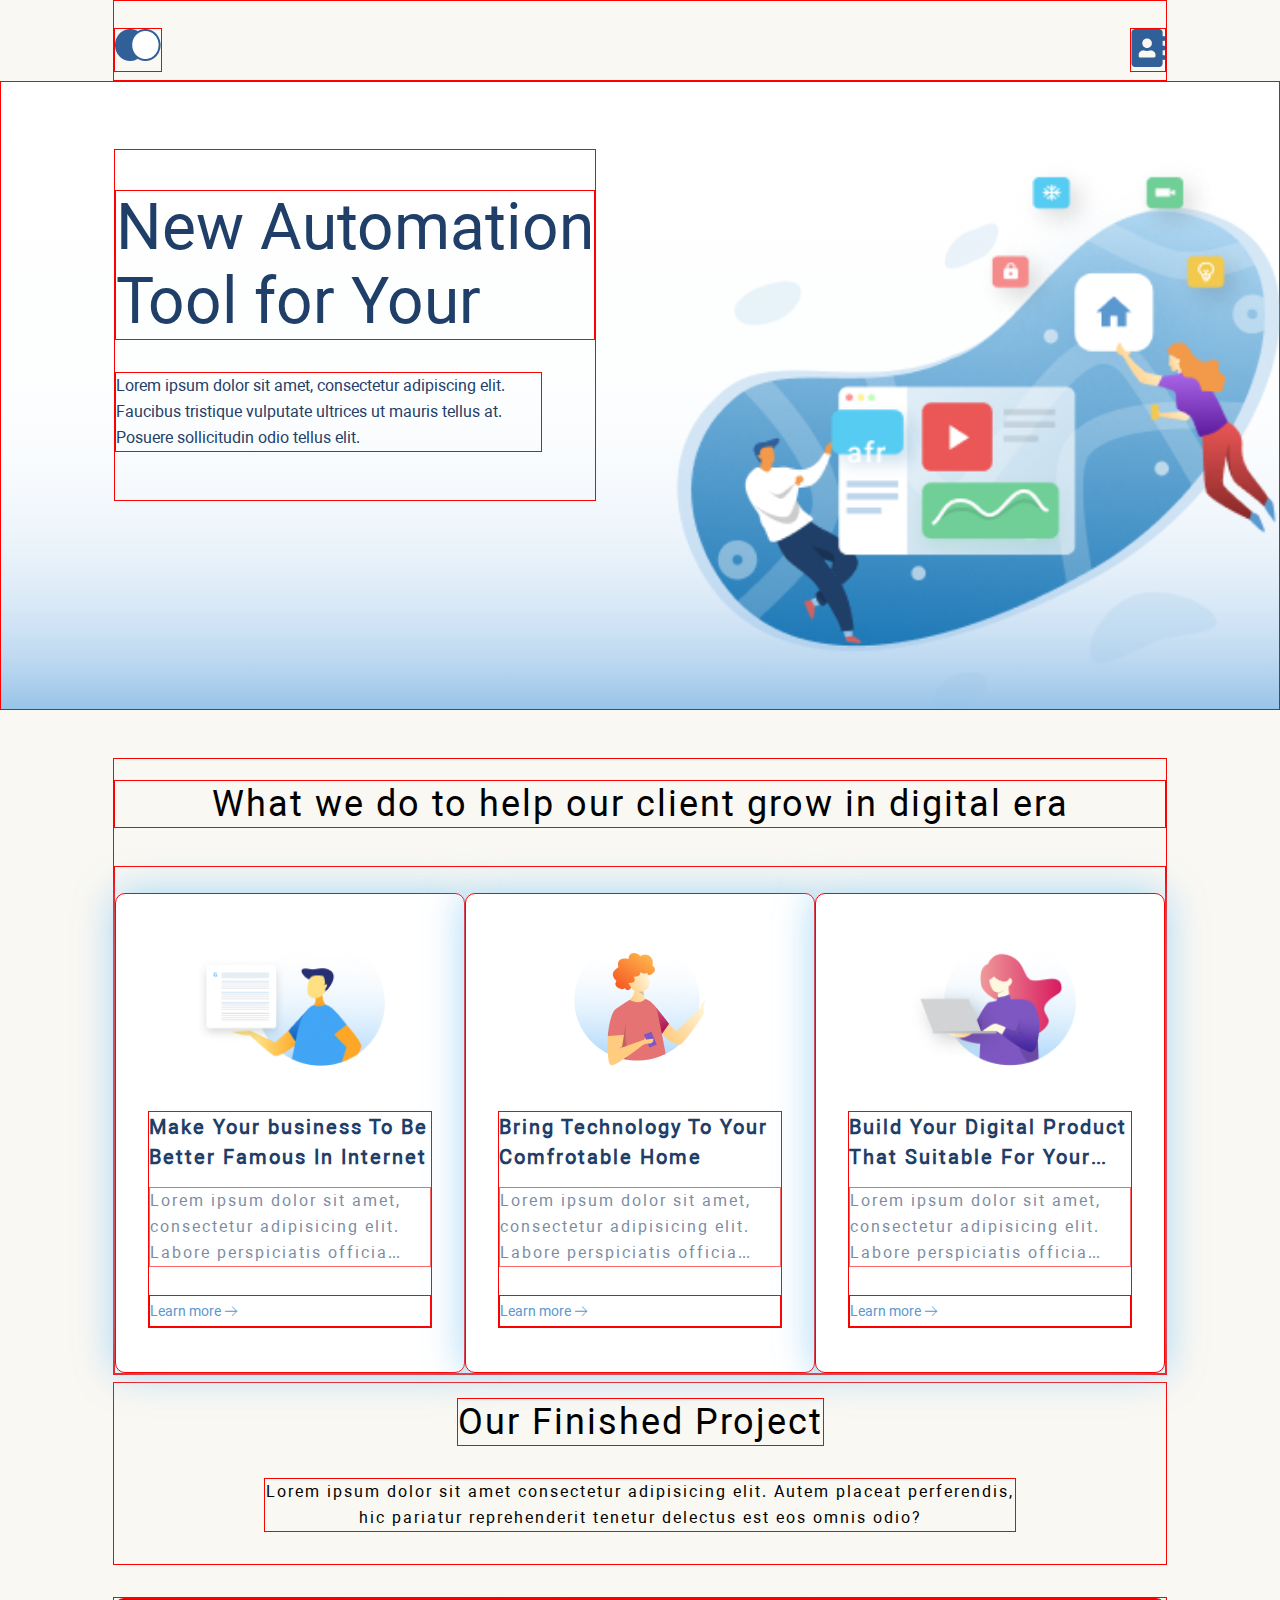
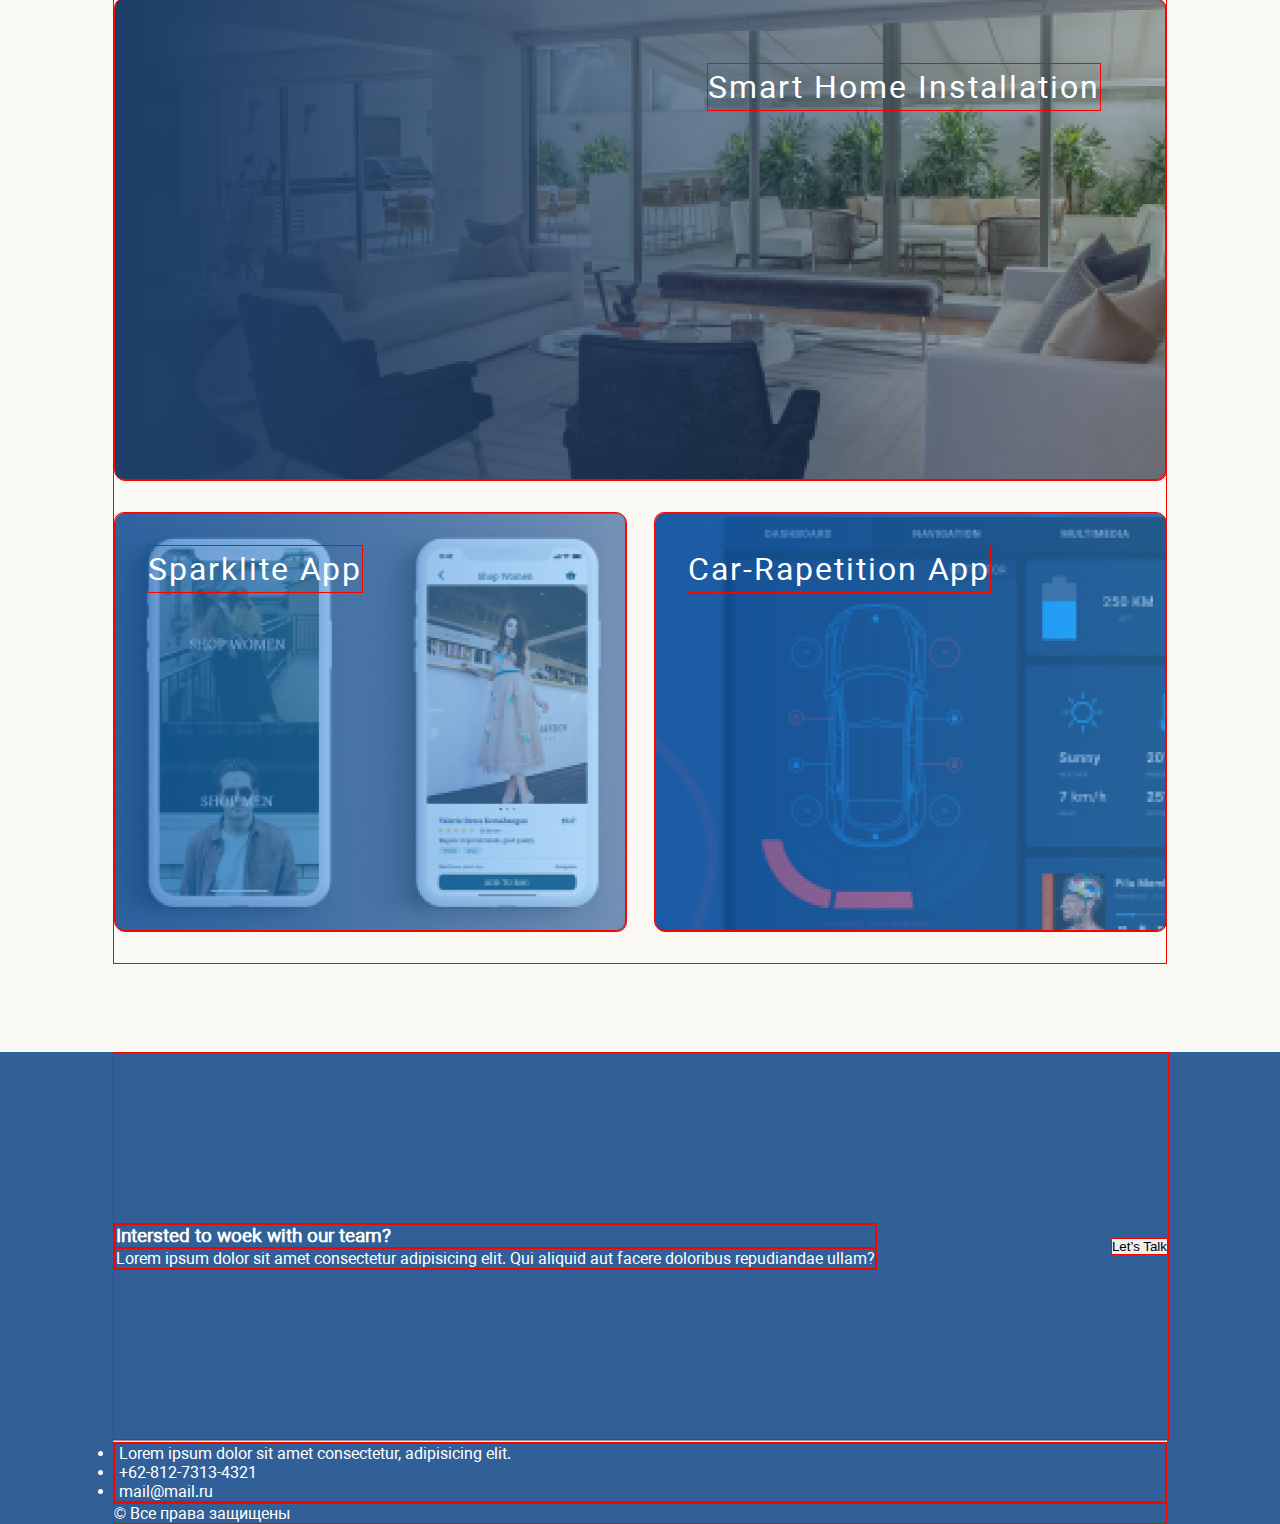
==== index.html @ 23128fc9 "site 2 pages. footer styles not configured, copyrite." ====
<!DOCTYPE html>
<html lang="en">
  <head>
    <meta charset="UTF-8" />
    <meta name="viewport" content="width=device-width, initial-scale=1.0" />
    <title>My first site</title>
    <link rel="shortcut icon" href="img/favicon.ico" />
    <link rel="stylesheet" href="styles/index.css" />
  </head>
  <body>
    <header class="header">
      <div class="header-content">
        <nav class="header-content__nav">
          <a href="#"
            ><img class="header__nav_icon" src="img/Group top.png" alt="icon"
          /></a>
          <a href="contacts.html"
            ><img
              class="header__nav_icon"
              src="img/address-book-solid 1.png"
              alt="icon"
          /></a>
        </nav>
      </div>
    </header>
    <section class="aboutSite">
      <div class="aboutSite__content">
        <h1 class="aboutSite__title">New Automation Tool for Your</h1>
        <p class="aboutSite__description">
          Lorem ipsum dolor sit amet, consectetur adipiscing elit. Faucibus
          tristique vulputate ultrices ut mauris tellus at. Posuere sollicitudin
          odio tellus elit.
        </p>
        <button class="aboutSite__button_seeOurProject">See Our Project</button>
      </div>
      <img
        class="aboutSite__illustration"
        src="img/illustration.png"
        alt="illustration"
      />
    </section>
    <section class="post">
      <div class="post__title">
        What we do to help our client grow in digital era
      </div>
      <div class="post__cards-list">
        <div class="post__card">
          <img class="post__img" src="img/1.jpg" alt="image" />
          <div class="post__content">
            <h5 class="post__title-card post__card_text">
              Make Your business To Be Better Famous In Internet
            </h5>
            <p class="post__description-card post__card_text">
              Lorem ipsum dolor sit amet, consectetur adipisicing elit. Labore
              perspiciatis officia voluptatem aliquam culpa.
            </p>
            <a class="post__link" href="#">Learn more &#129122;</a>
          </div>
        </div>
        <div class="post__card">
          <img class="post__img" src="img/Group 15.jpg" alt="image" />
          <div class="post__content">
            <h5 class="post__title-card post__card_text">
              Bring Technology To Your Comfrotable Home
            </h5>
            <p class="post__description-card post__card_text">
              Lorem ipsum dolor sit amet, consectetur adipisicing elit. Labore
              perspiciatis officia voluptatem aliquam culpa.
            </p>
            <a class="post__link" href="#">Learn more &#129122;</a>
          </div>
        </div>
        <div class="post__card">
          <img class="post__img" src="img/2 20.jpg" alt="image" />
          <div class="post__content">
            <h5 class="post__title-card post__card_text">
              Build Your Digital Product That Suitable For Your Need
            </h5>
            <p class="post__description-card post__card_text">
              Lorem ipsum dolor sit amet, consectetur adipisicing elit. Labore
              perspiciatis officia voluptatem aliquam culpa.
            </p>
            <a class="post__link" href="#">Learn more &#129122;</a>
          </div>
        </div>
      </div>
    </section>
    <section class="comments">
      <div class="comments__title">Our Finished Project</div>
      <p class="comments__description">
        Lorem ipsum dolor sit amet consectetur adipisicing elit. Autem placeat
        perferendis, hic pariatur reprehenderit tenetur delectus est eos omnis
        odio?
      </p>
    </section>
    <section class="illustration">
      <div class="illustration__card illustration__card_background1">
        <div
          class="illustration__image illustration__image_alberto-castillo"
        ></div>
        <p class="illustration__image-name name_alberto-castillo">
          Smart Home Installation
        </p>
      </div>
      <div class="illustration__card illustration__card_background2">
        <div class="illustration__image illustration__image_iphonex"></div>
        <p class="illustration__image-name name_iphonex">Sparklite App</p>
      </div>
      <div class="illustration__card illustration__card_background2">
        <div
          class="illustration__image illustration__image_Car-Rapetition"
        ></div>
        <p class="illustration__image-name name_Car-Rapetition">
          Car-Rapetition App
        </p>
      </div>
    </section>
  </body>
  <footer class="footer">
    <div class="footer-feedback">
      <div class="footer-feedback__content">
        <h3 class="footer-feedback__title">Intersted to woek with our team?</h3>
        <p class="footer-feedback__paragraph paragraph">
          Lorem ipsum dolor sit amet consectetur adipisicing elit. Qui aliquid
          aut facere doloribus repudiandae ullam?
        </p>
      </div>
      <button class="footer-feedback__button">Let’s Talk</button>
    </div>
    <hr />
    <div class="footer-contacts">
      <div class="footer-contacts__content">
        <ul class="footer-contacts__list">
          <li class="footer-contacts__list_item footer__list_owner">
            &nbsp;Lorem ipsum dolor sit amet consectetur, adipisicing elit.
          </li>
          <li class="footer-contacts__list_item footer__list_tl">
            &nbsp;+62-812-7313-4321
          </li>
          <li class="footer-contacts__list_item footer__list_ml">
            &nbsp;mail@mail.ru
          </li>
        </ul>
      </div>
    </div>
    <p class="footer__copyright paragraph">&copy; Все права защищены</p>
  </footer>
</html>
---- styles/index.css ----
@import "styles/aboutProject.css";
@import "styles/contactsUs.css";
@import "styles/styles.css";
@import "fonts/fonts.css";
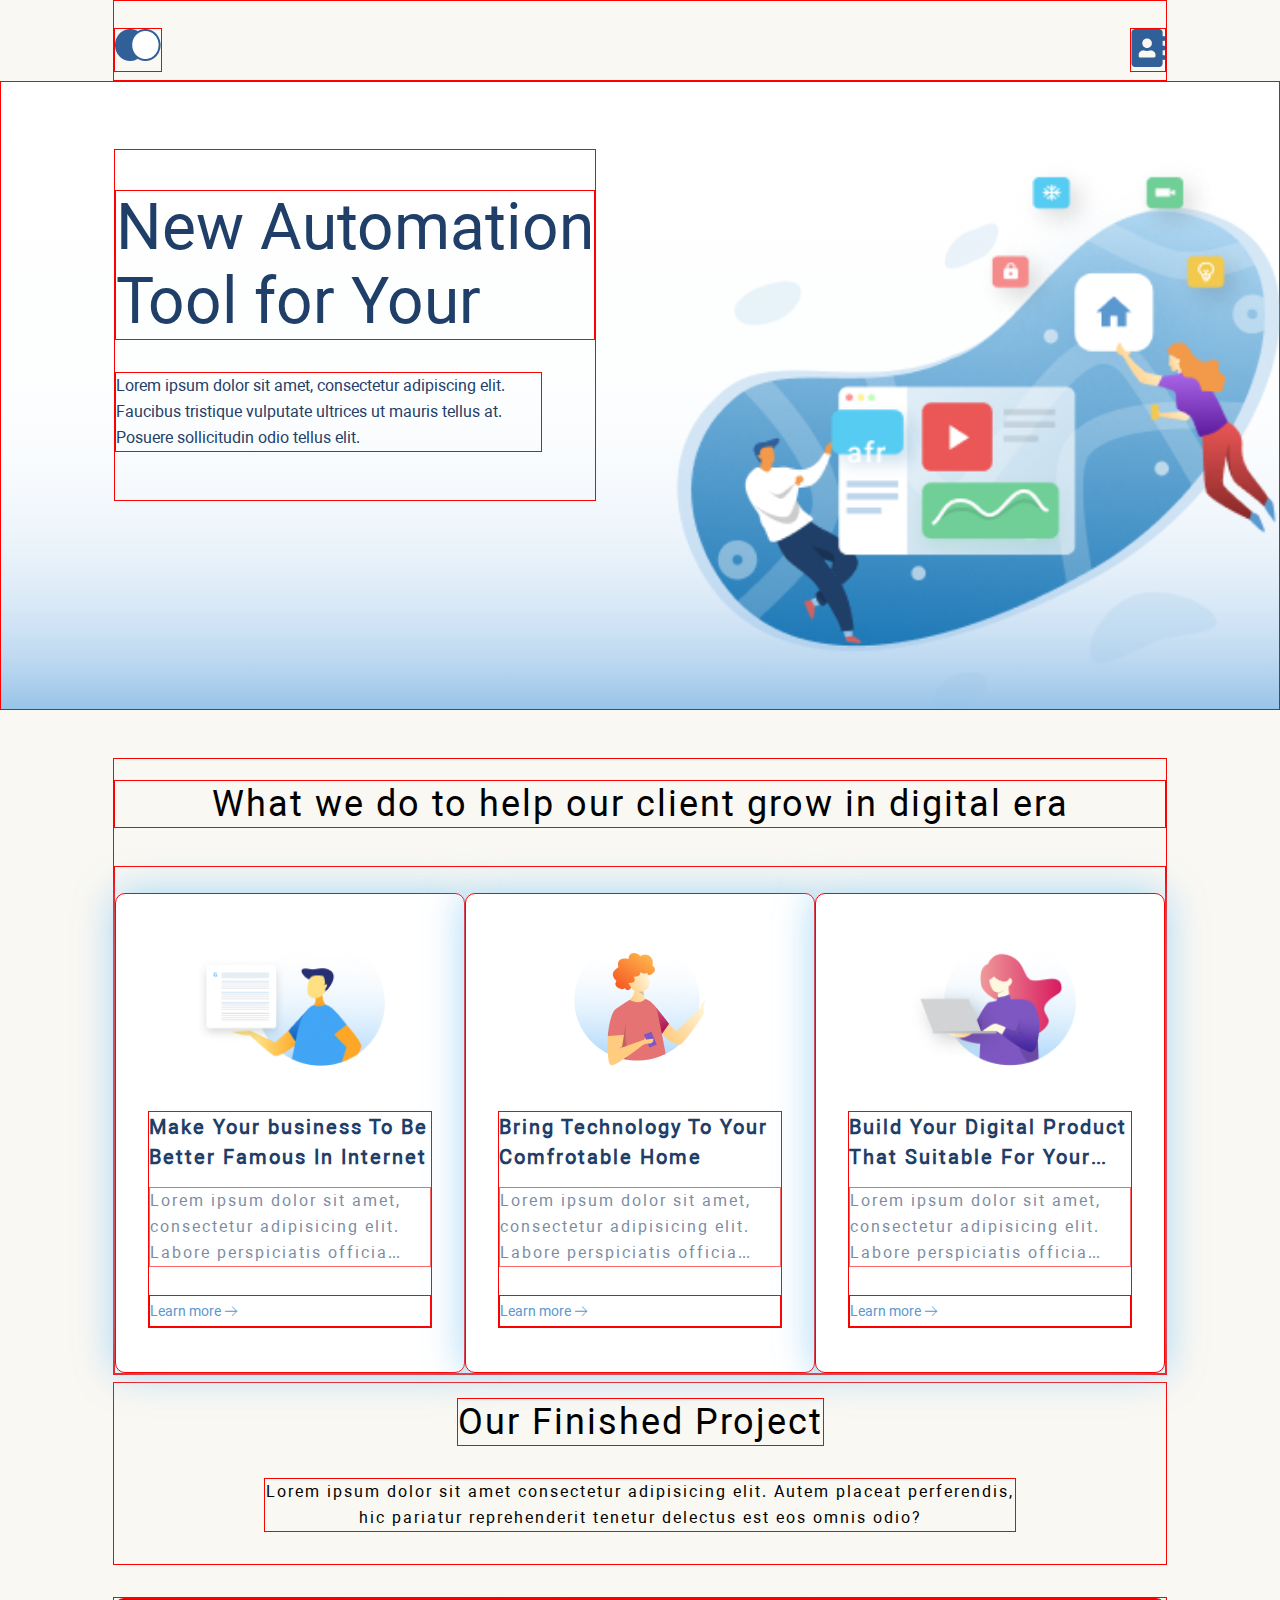
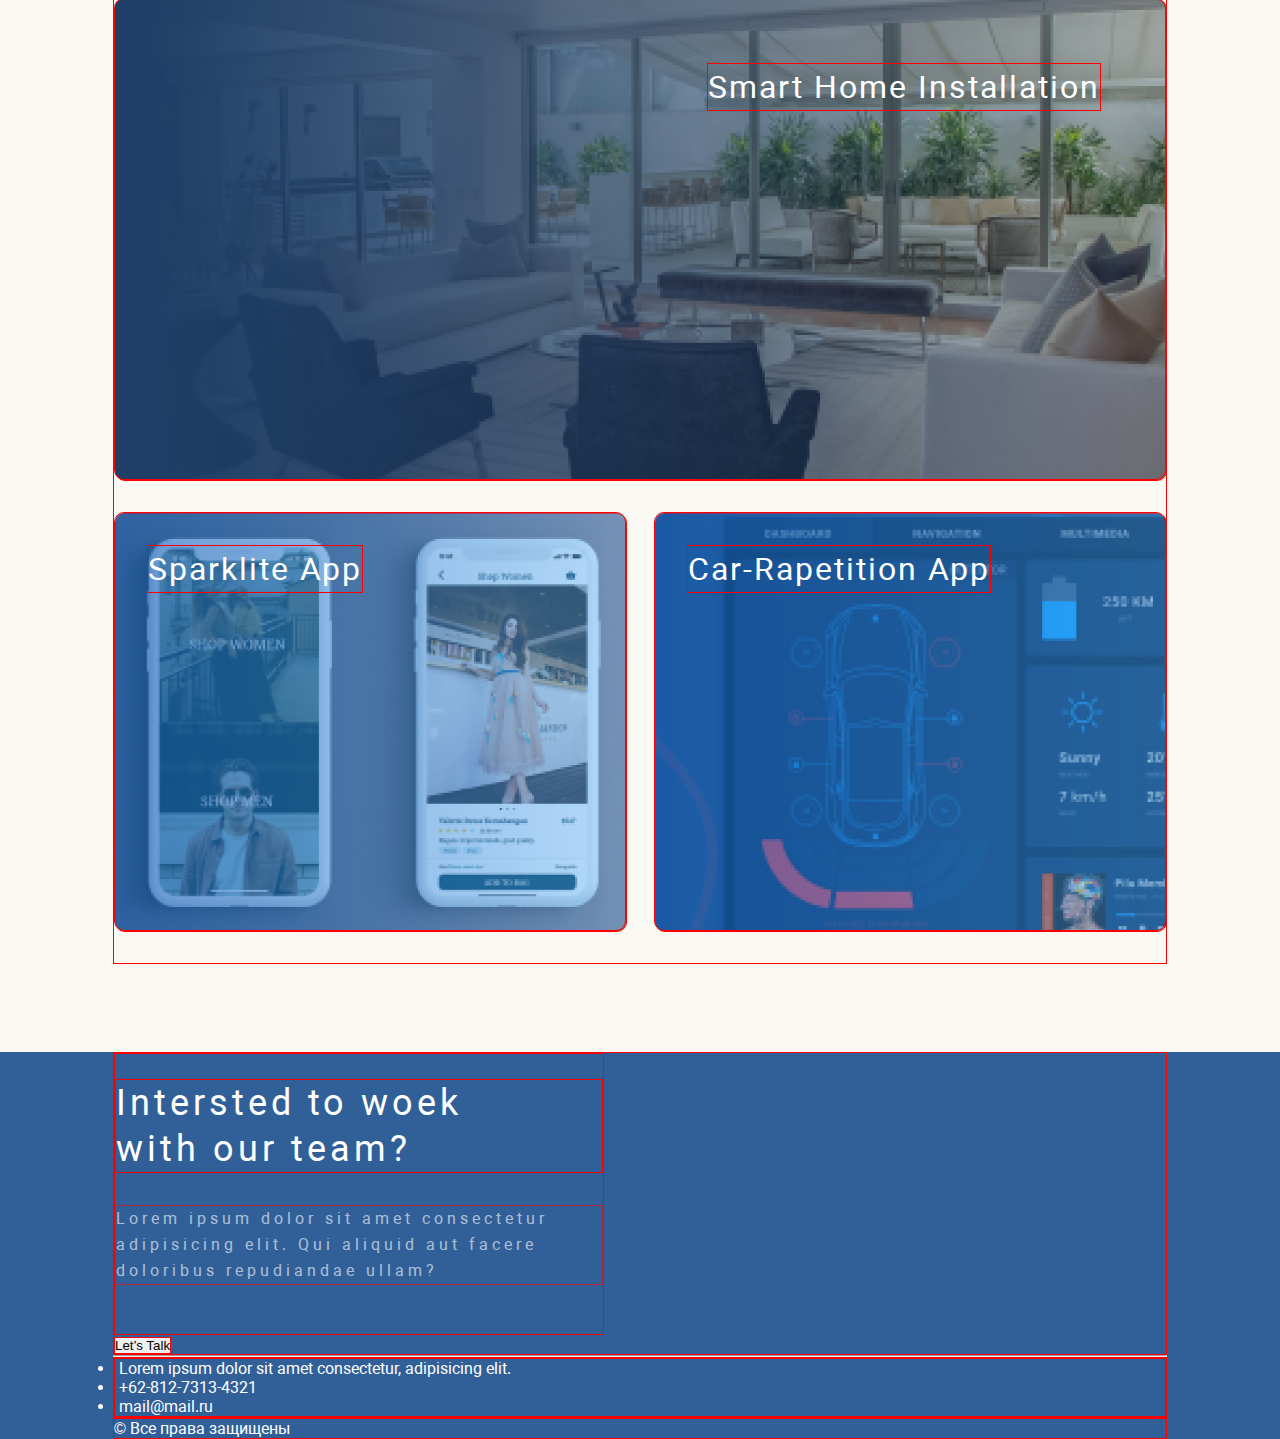
==== commit 71758209: "find error in footer styles" ====
--- a/index.html
+++ b/index.html
@@ -119,25 +119,27 @@
   <footer class="footer">
     <div class="footer-feedback">
       <div class="footer-feedback__content">
-        <h3 class="footer-feedback__title">Intersted to woek with our team?</h3>
+        <h3 class="footer-feedback__title">
+          Intersted to woek with&nbsp;our&nbsp;team?
+        </h3>
         <p class="footer-feedback__paragraph paragraph">
           Lorem ipsum dolor sit amet consectetur adipisicing elit. Qui aliquid
           aut facere doloribus repudiandae ullam?
         </p>
       </div>
-      <button class="footer-feedback__button">Let’s Talk</button>
+      <button class="footer-feedback__button" value="">Let’s Talk</button>
     </div>
     <hr />
     <div class="footer-contacts">
       <div class="footer-contacts__content">
         <ul class="footer-contacts__list">
-          <li class="footer-contacts__list_item footer__list_owner">
+          <li class="footer-contacts__item footer__item_owner">
             &nbsp;Lorem ipsum dolor sit amet consectetur, adipisicing elit.
           </li>
-          <li class="footer-contacts__list_item footer__list_tl">
+          <li class="footer-contacts__item footer__item_tl">
             &nbsp;+62-812-7313-4321
           </li>
-          <li class="footer-contacts__list_item footer__list_ml">
+          <li class="footer-contacts__item footer__item_ml">
             &nbsp;mail@mail.ru
           </li>
         </ul>
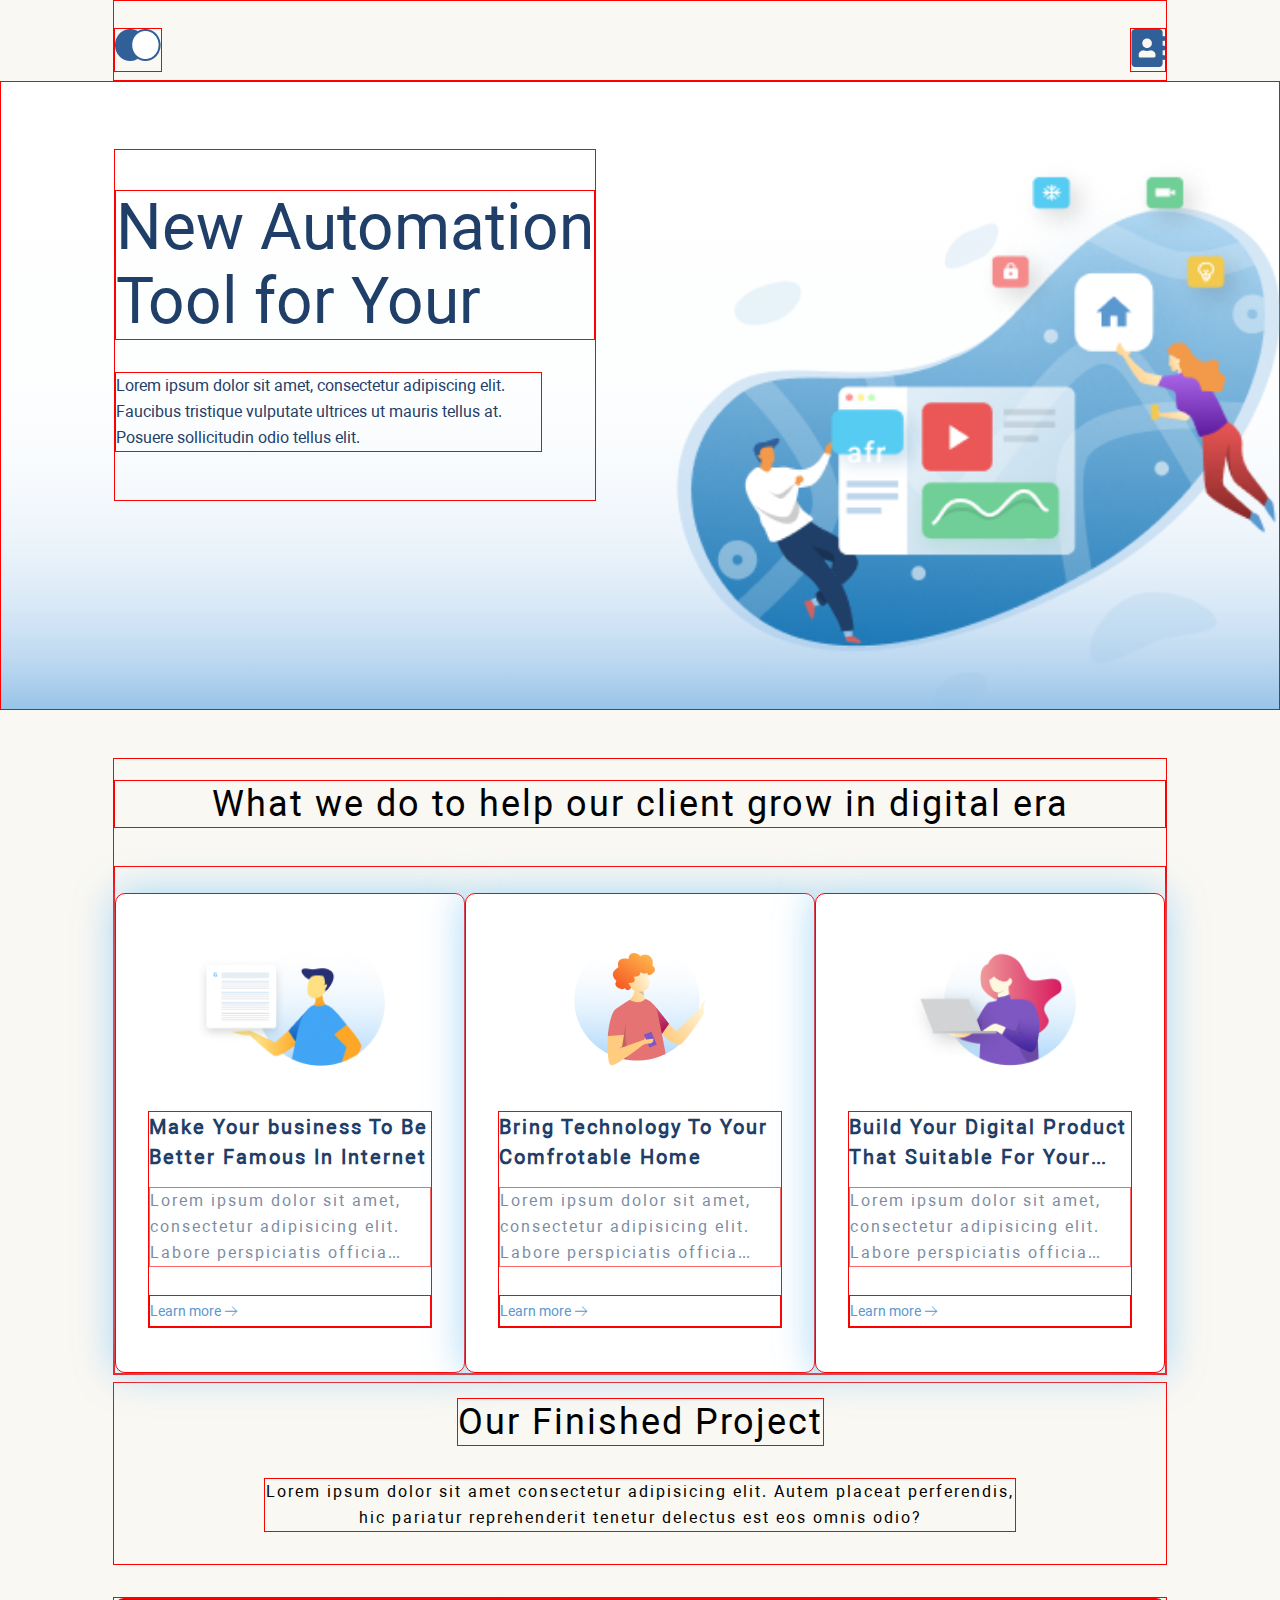
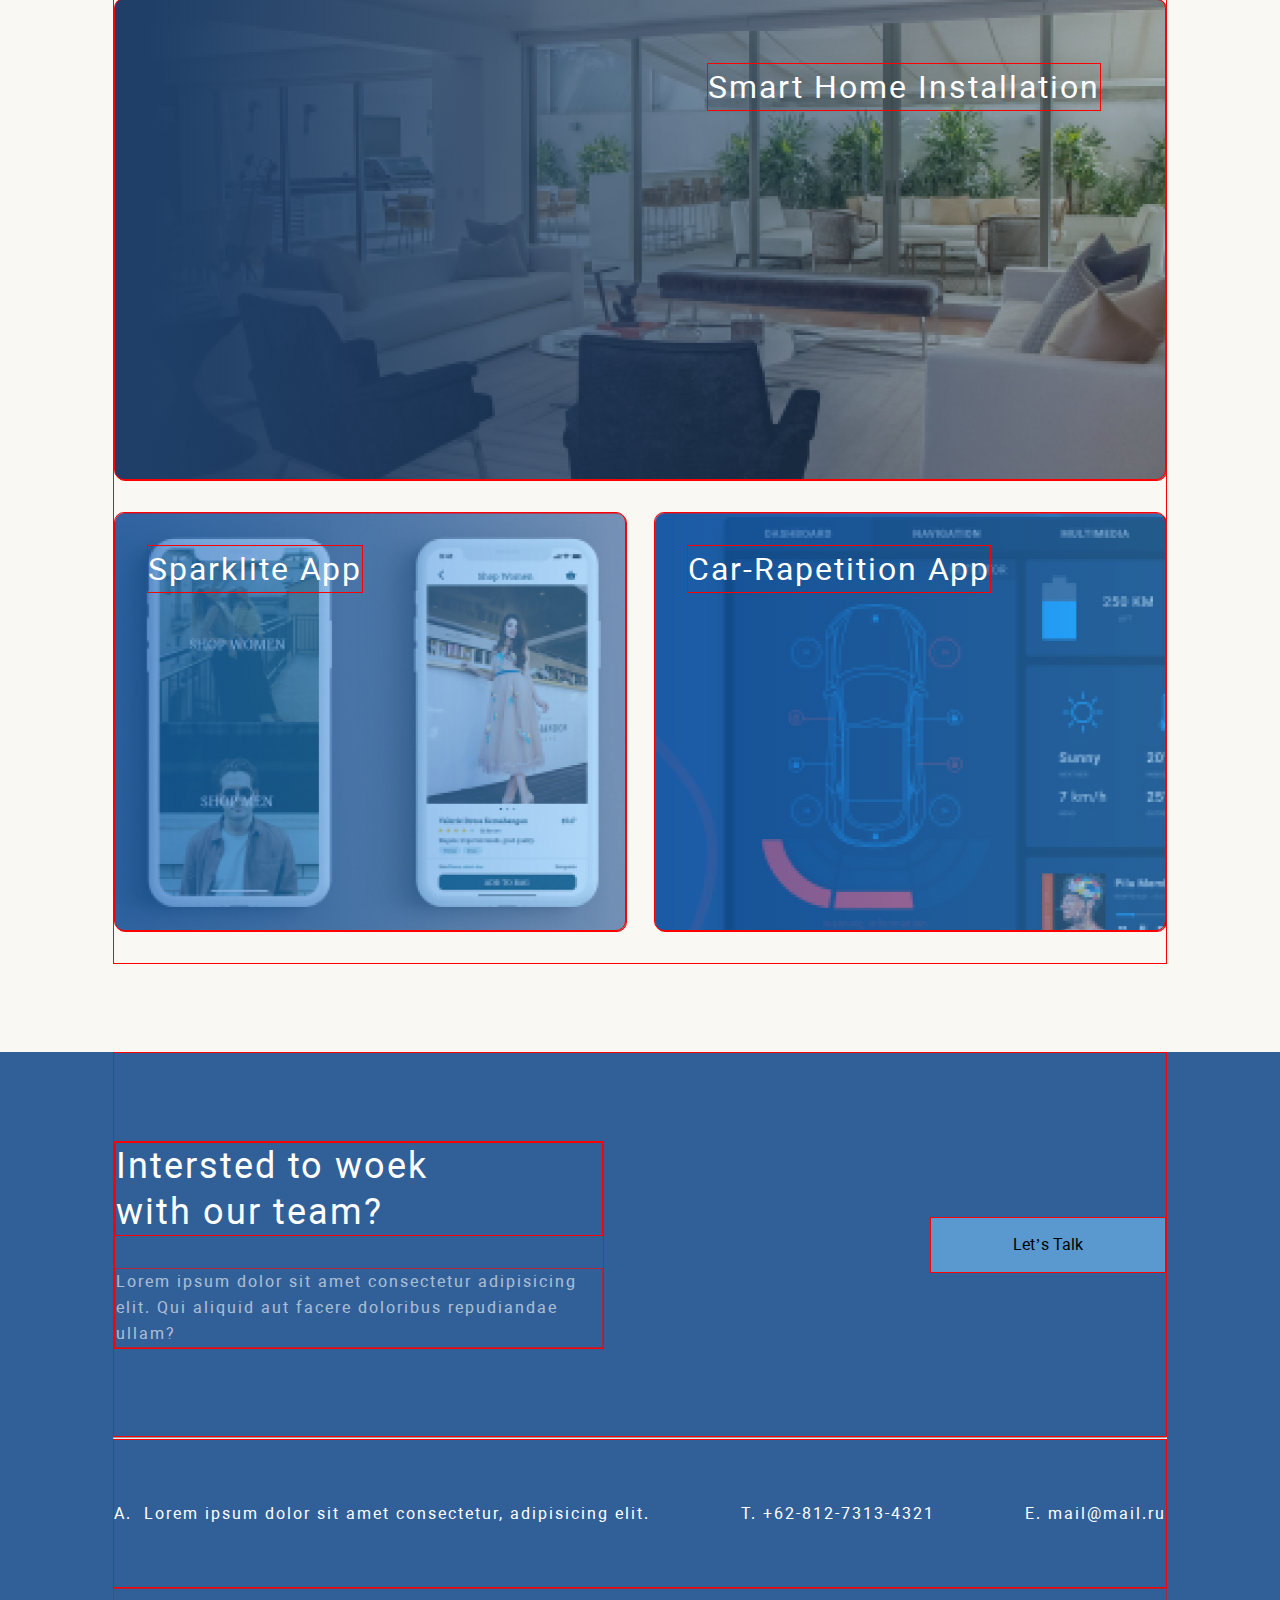
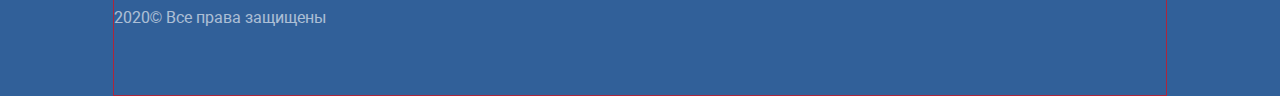
==== commit 2ae0867e: "Fixed errors in connecting style files. Index.html adapted for 768." ====
--- a/index.html
+++ b/index.html
@@ -127,24 +127,18 @@
           aut facere doloribus repudiandae ullam?
         </p>
       </div>
-      <button class="footer-feedback__button" value="">Let’s Talk</button>
+      <button class="footer-feedback__button">Let’s Talk</button>
     </div>
     <hr />
-    <div class="footer-contacts">
-      <div class="footer-contacts__content">
-        <ul class="footer-contacts__list">
-          <li class="footer-contacts__item footer__item_owner">
-            &nbsp;Lorem ipsum dolor sit amet consectetur, adipisicing elit.
-          </li>
-          <li class="footer-contacts__item footer__item_tl">
-            &nbsp;+62-812-7313-4321
-          </li>
-          <li class="footer-contacts__item footer__item_ml">
-            &nbsp;mail@mail.ru
-          </li>
-        </ul>
-      </div>
+    <div class="footer__content">
+      <ul class="footer__list-contacts">
+        <li class="footer__item footer__item_owner">
+          &nbsp;Lorem ipsum dolor sit amet consectetur, adipisicing elit.
+        </li>
+        <li class="footer__item footer__item_tl">&nbsp;+62-812-7313-4321</li>
+        <li class="footer__item footer__item_ml">&nbsp;mail@mail.ru</li>
+      </ul>
     </div>
-    <p class="footer__copyright paragraph">&copy; Все права защищены</p>
+    <p class="footer__copyright paragraph">2020&copy; Все права защищены</p>
   </footer>
 </html>
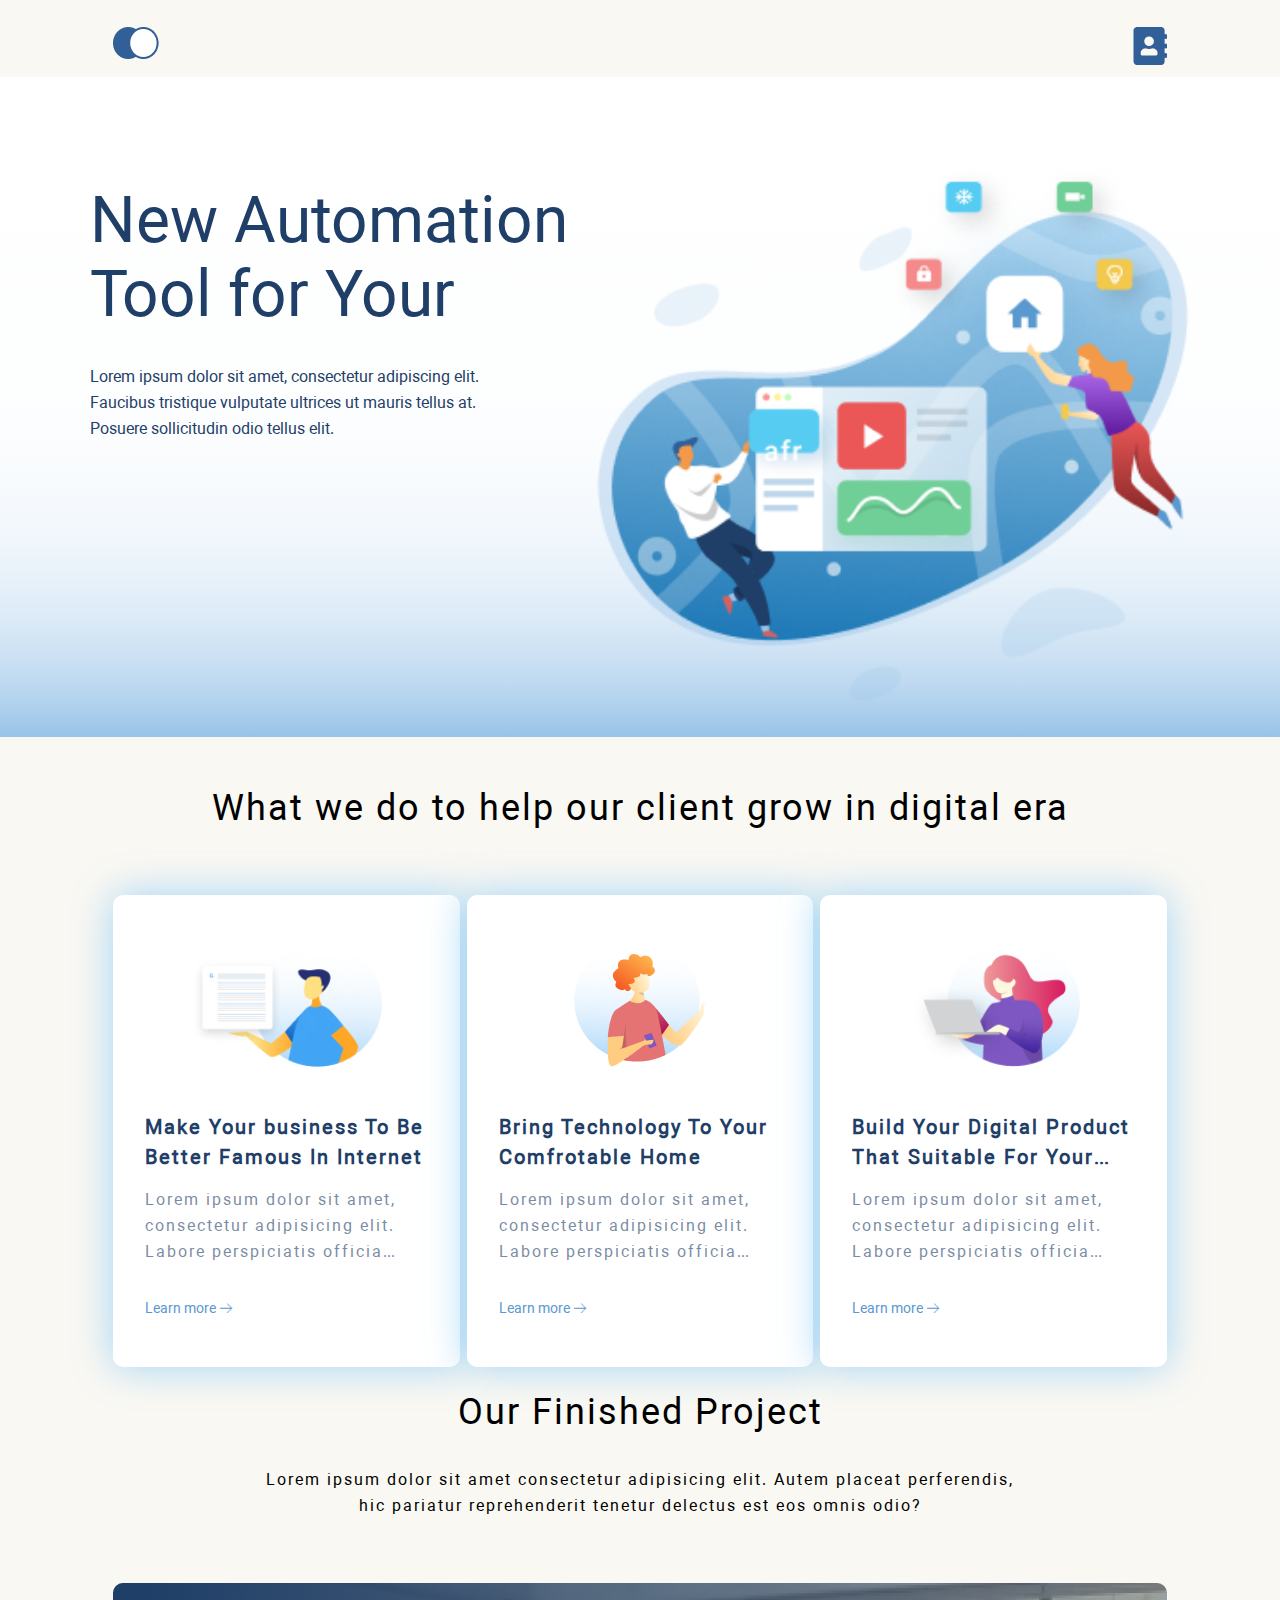
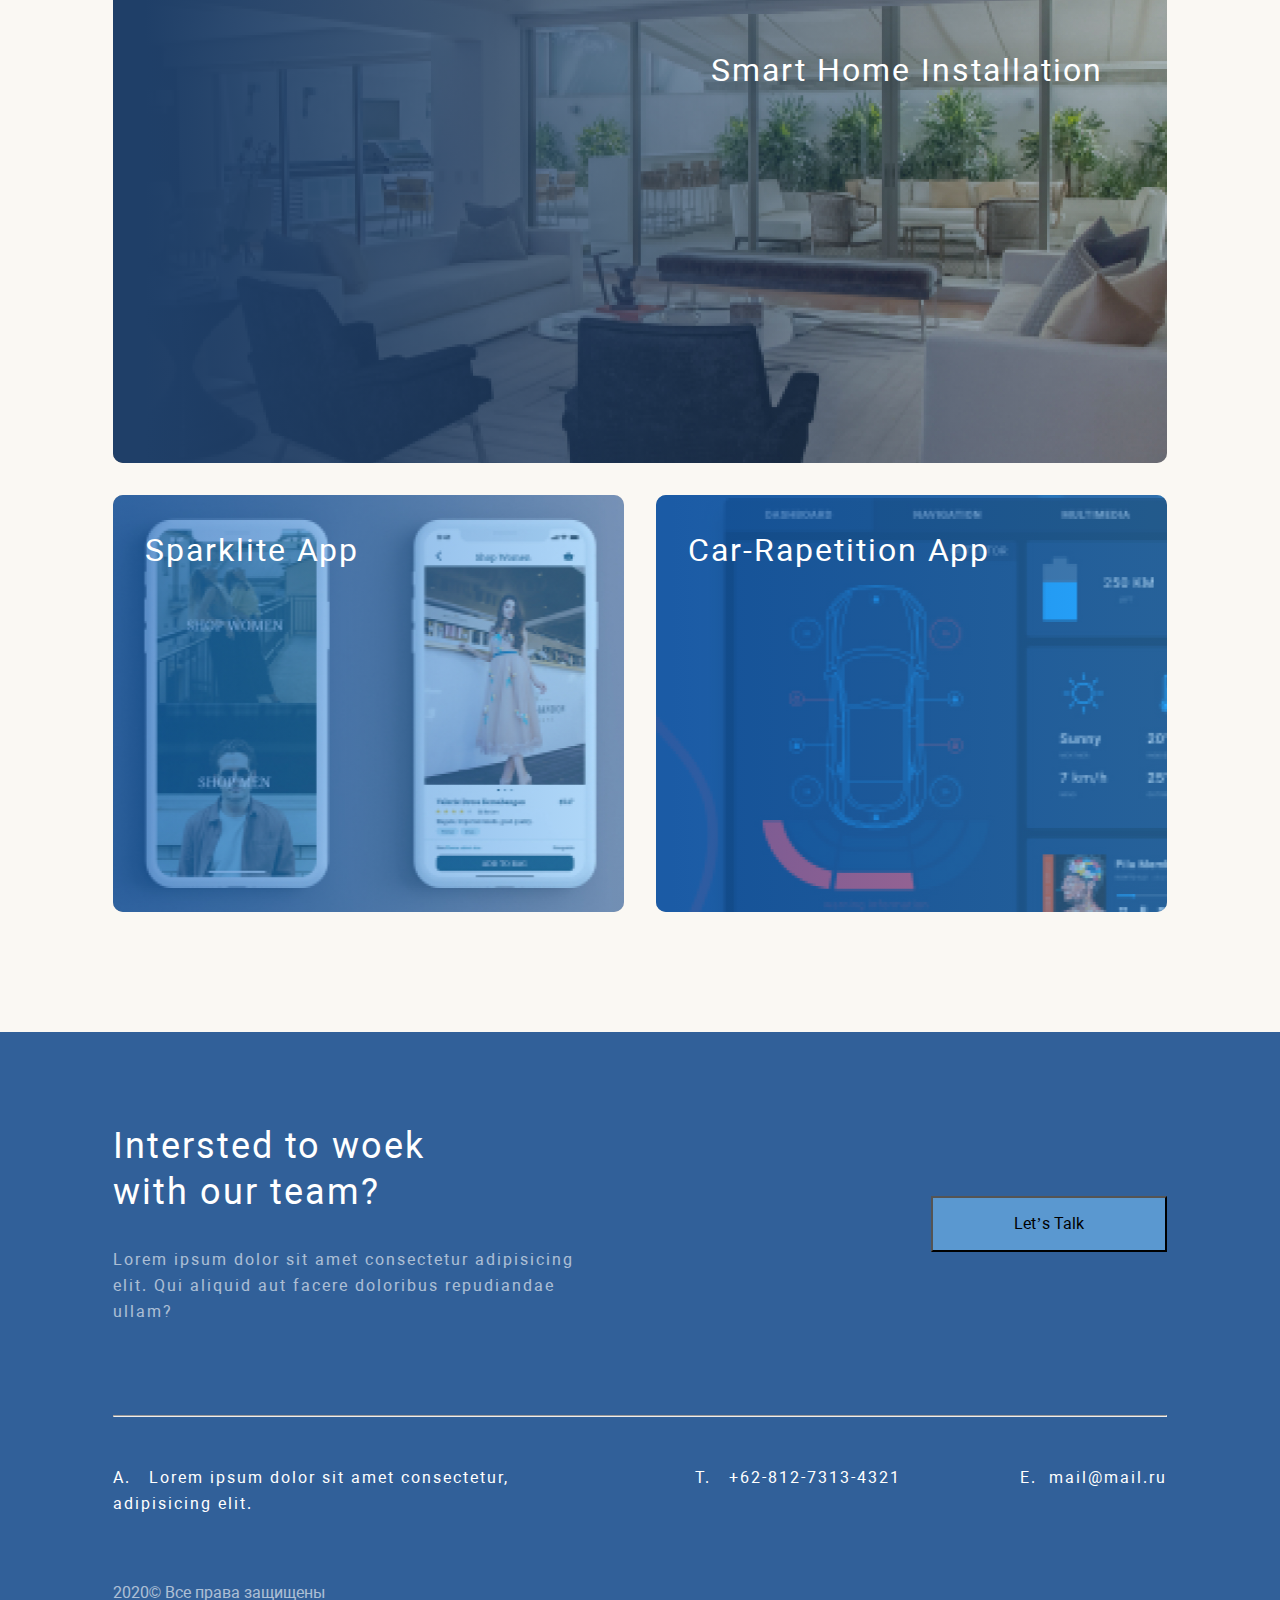
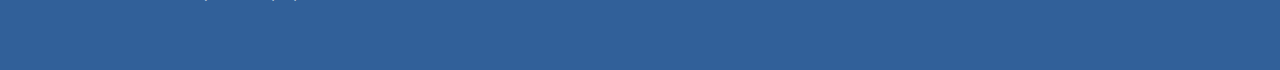
==== commit 07bff13a: "Adapted site 1366 - 768." ====
--- a/index.html
+++ b/index.html
@@ -133,10 +133,12 @@
     <div class="footer__content">
       <ul class="footer__list-contacts">
         <li class="footer__item footer__item_owner">
-          &nbsp;Lorem ipsum dolor sit amet consectetur, adipisicing elit.
+          &nbsp;&nbsp;Lorem ipsum dolor sit amet consectetur, adipisicing elit.
         </li>
-        <li class="footer__item footer__item_tl">&nbsp;+62-812-7313-4321</li>
-        <li class="footer__item footer__item_ml">&nbsp;mail@mail.ru</li>
+        <li class="footer__item footer__item_tl">
+          &nbsp;&nbsp;+62-812-7313-4321
+        </li>
+        <li class="footer__item footer__item_ml">&nbsp;&nbsp;mail@mail.ru</li>
       </ul>
     </div>
     <p class="footer__copyright paragraph">2020&copy; Все права защищены</p>
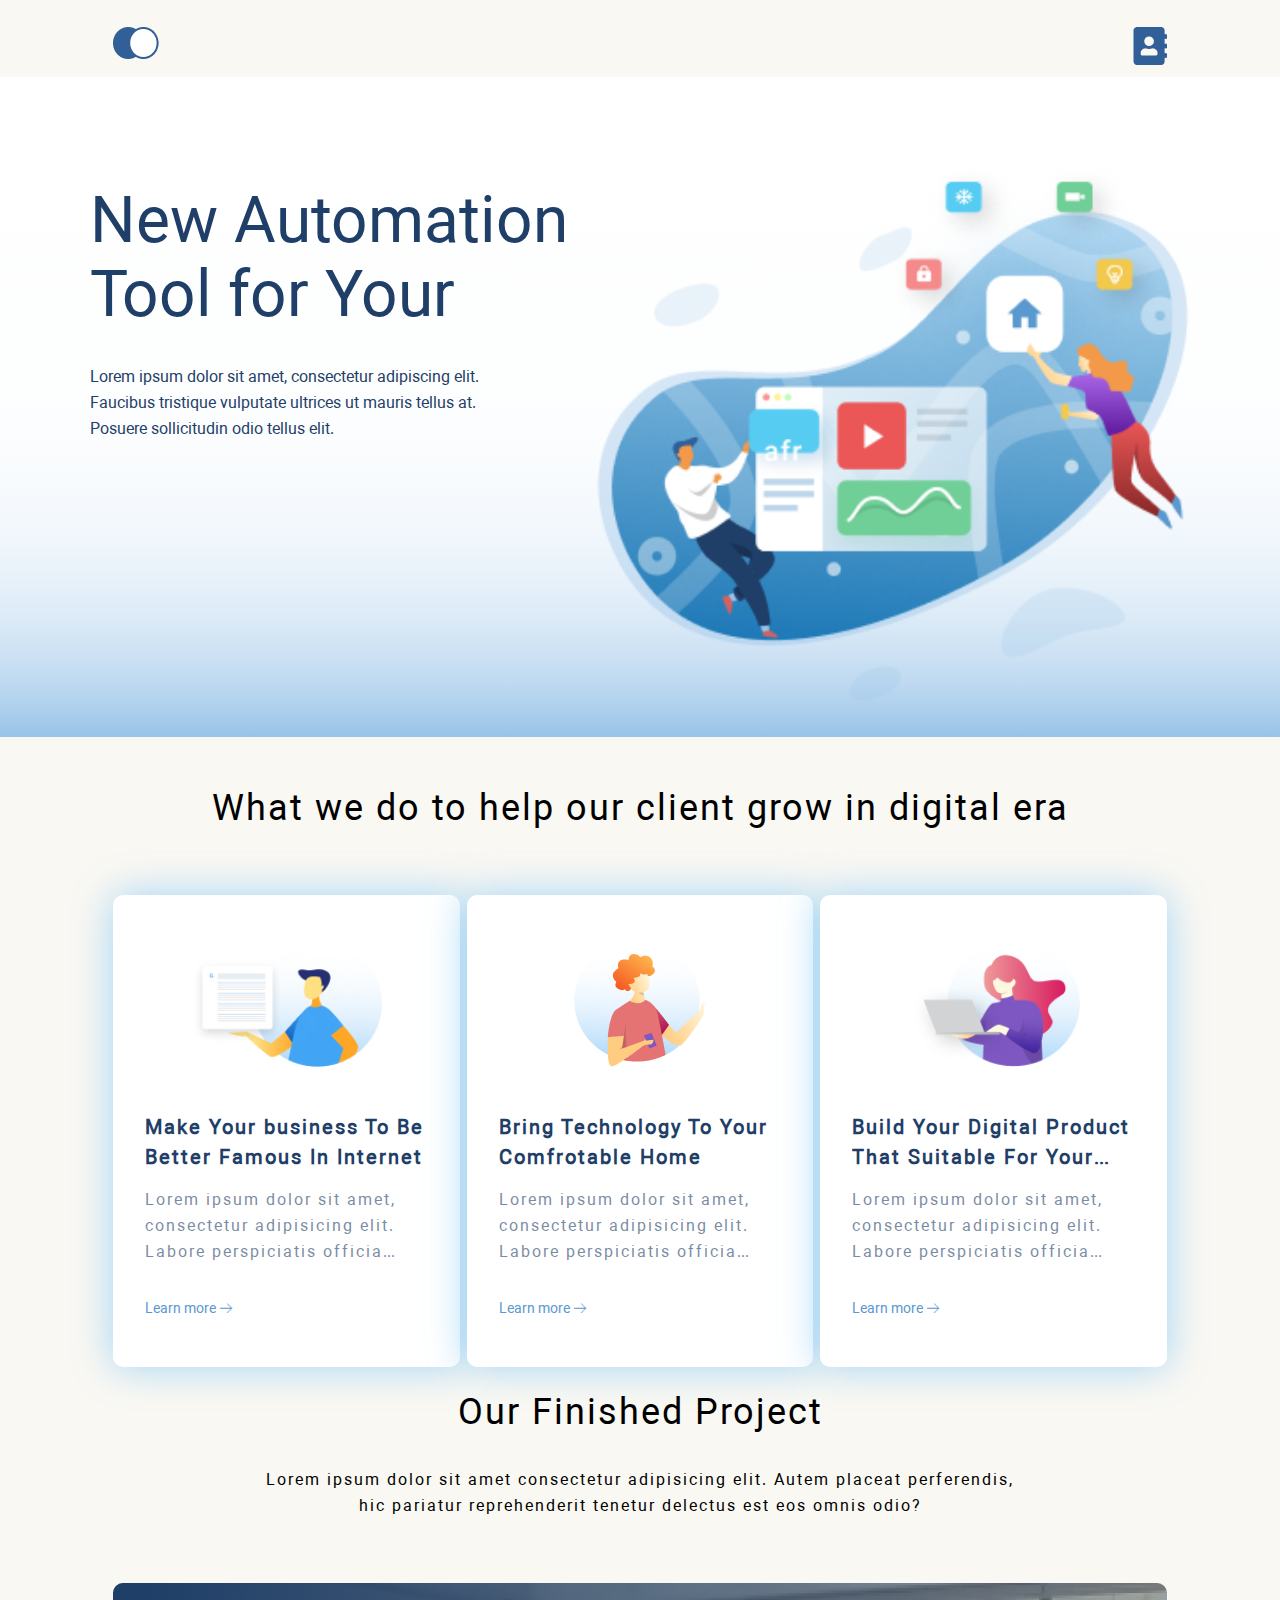
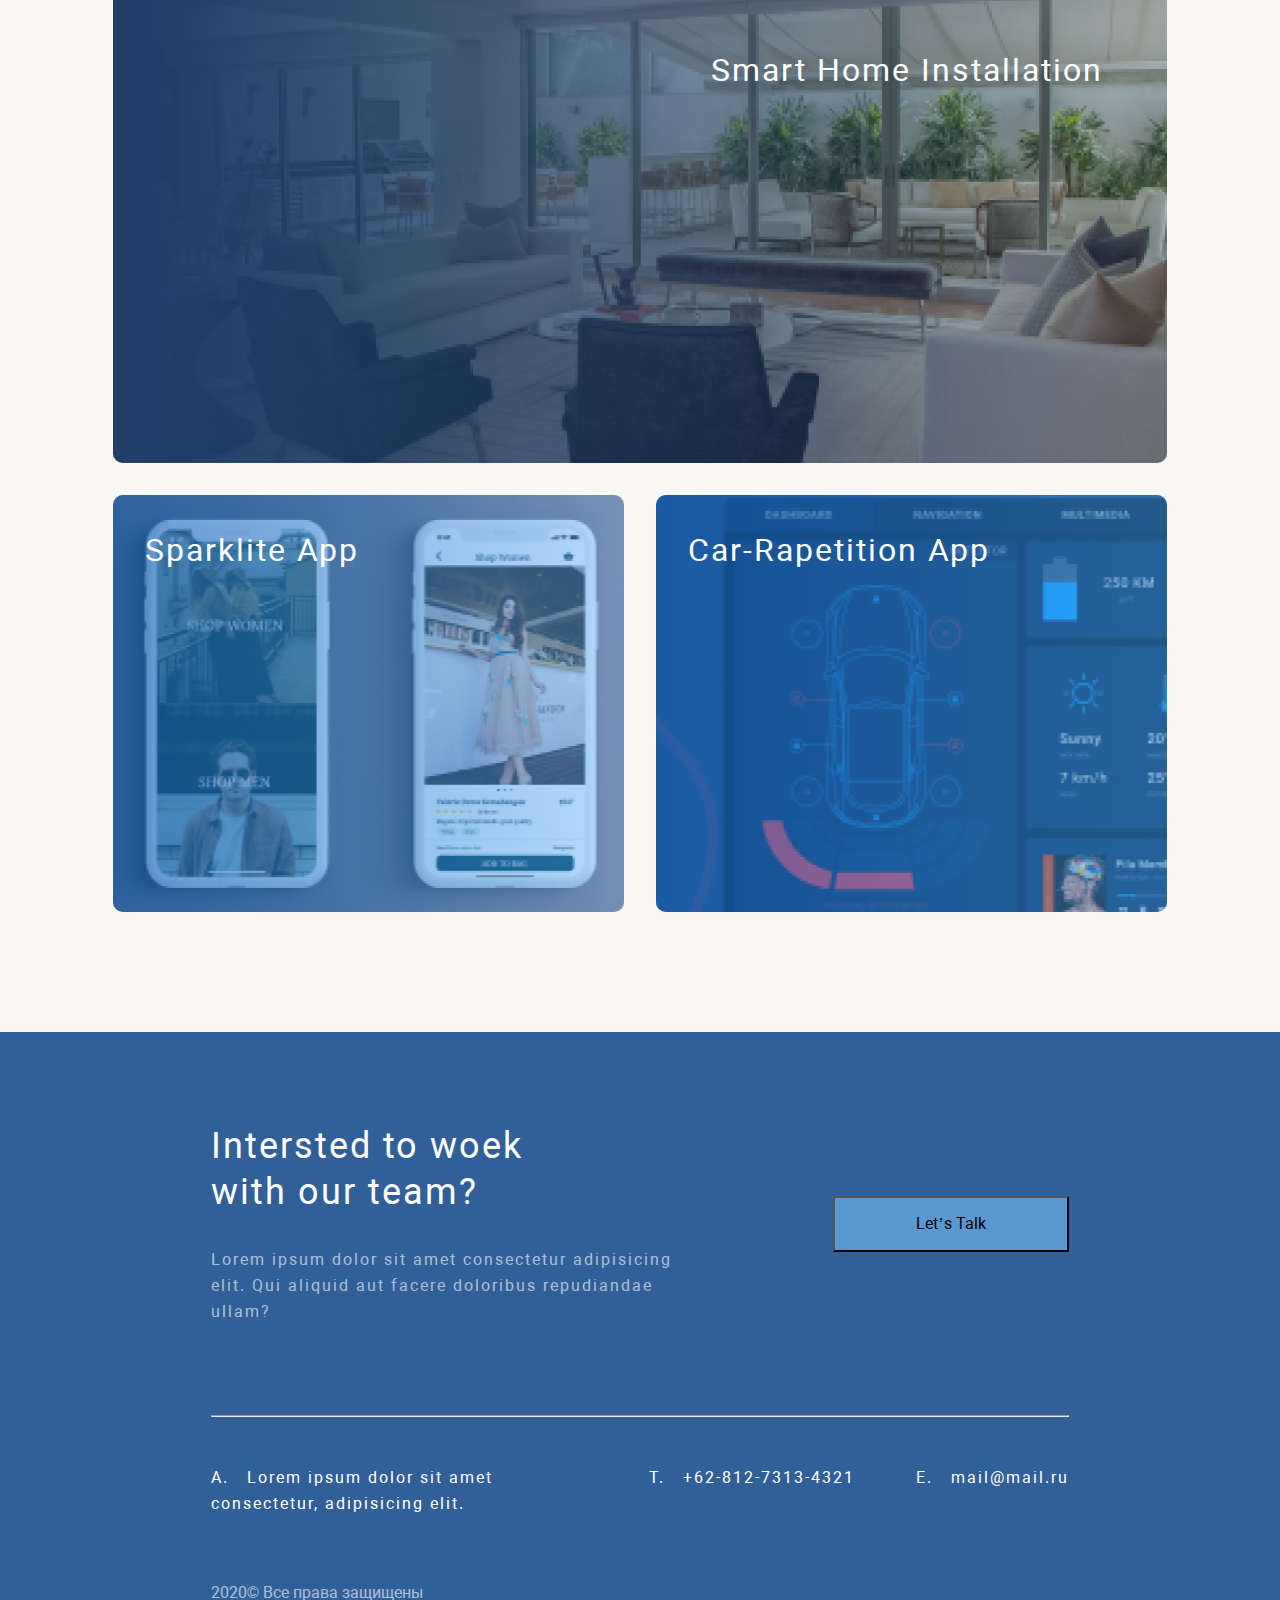
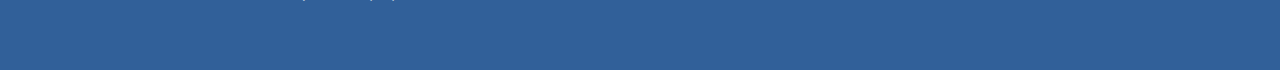
==== commit 629bda6c: "Fixed issues from code validator" ====
--- a/index.html
+++ b/index.html
@@ -1,146 +1,168 @@
 <!DOCTYPE html>
 <html lang="en">
-  <head>
-    <meta charset="UTF-8" />
-    <meta name="viewport" content="width=device-width, initial-scale=1.0" />
-    <title>My first site</title>
-    <link rel="shortcut icon" href="img/favicon.ico" />
-    <link rel="stylesheet" href="styles/index.css" />
-  </head>
-  <body>
-    <header class="header">
-      <div class="header-content">
-        <nav class="header-content__nav">
-          <a href="#"
-            ><img class="header__nav_icon" src="img/Group top.png" alt="icon"
-          /></a>
-          <a href="contacts.html"
-            ><img
-              class="header__nav_icon"
-              src="img/address-book-solid 1.png"
-              alt="icon"
-          /></a>
-        </nav>
-      </div>
-    </header>
-    <section class="aboutSite">
-      <div class="aboutSite__content">
-        <h1 class="aboutSite__title">New Automation Tool for Your</h1>
-        <p class="aboutSite__description">
-          Lorem ipsum dolor sit amet, consectetur adipiscing elit. Faucibus
-          tristique vulputate ultrices ut mauris tellus at. Posuere sollicitudin
-          odio tellus elit.
-        </p>
-        <button class="aboutSite__button_seeOurProject">See Our Project</button>
-      </div>
-      <img
-        class="aboutSite__illustration"
-        src="img/illustration.png"
-        alt="illustration"
-      />
-    </section>
-    <section class="post">
-      <div class="post__title">
-        What we do to help our client grow in digital era
-      </div>
-      <div class="post__cards-list">
-        <div class="post__card">
-          <img class="post__img" src="img/1.jpg" alt="image" />
-          <div class="post__content">
-            <h5 class="post__title-card post__card_text">
-              Make Your business To Be Better Famous In Internet
-            </h5>
-            <p class="post__description-card post__card_text">
-              Lorem ipsum dolor sit amet, consectetur adipisicing elit. Labore
-              perspiciatis officia voluptatem aliquam culpa.
+    <head>
+        <meta charset="UTF-8" />
+        <meta name="viewport" content="width=device-width, initial-scale=1.0" />
+        <title>My first site</title>
+        <link rel="shortcut icon" href="img/favicon.ico" />
+        <link rel="stylesheet" href="styles/index.css" />
+    </head>
+
+    <body>
+        <header class="header">
+            <div class="header-content">
+                <nav class="header-content__nav">
+                    <a href="#">
+                        <img
+                            class="header__nav_icon"
+                            src="img/Group_top.png"
+                            alt="icon"
+                        />
+                    </a>
+                    <a href="contacts.html">
+                        <img
+                            class="header__nav_icon"
+                            src="img/address-book-solid-1.png"
+                            alt="icon"
+                        />
+                    </a>
+                </nav>
+            </div>
+        </header>
+        <section class="aboutSite">
+            <div class="aboutSite__content">
+                <h1 class="aboutSite__title">New Automation Tool for Your</h1>
+                <p class="aboutSite__description">
+                    Lorem ipsum dolor sit amet, consectetur adipiscing elit.
+                    Faucibus tristique vulputate ultrices ut mauris tellus at.
+                    Posuere sollicitudin odio tellus elit.
+                </p>
+                <button class="aboutSite__button_seeOurProject">
+                    See Our Project
+                </button>
+            </div>
+            <img
+                class="aboutSite__illustration"
+                src="img/illustration.png"
+                alt="illustration"
+            />
+        </section>
+        <section class="post">
+            <div class="post__title">
+                What we do to help our client grow in digital era
+            </div>
+            <div class="post__cards-list">
+                <div class="post__card">
+                    <img class="post__img" src="img/1.jpg" alt="image" />
+                    <div class="post__content">
+                        <h5 class="post__title-card post__card_text">
+                            Make Your business To Be Better Famous In Internet
+                        </h5>
+                        <p class="post__description-card post__card_text">
+                            Lorem ipsum dolor sit amet, consectetur adipisicing
+                            elit. Labore perspiciatis officia voluptatem aliquam
+                            culpa.
+                        </p>
+                        <a class="post__link" href="#">Learn more &#129122;</a>
+                    </div>
+                </div>
+                <div class="post__card">
+                    <img class="post__img" src="img/Group_15.jpg" alt="image" />
+                    <div class="post__content">
+                        <h5 class="post__title-card post__card_text">
+                            Bring Technology To Your Comfrotable Home
+                        </h5>
+                        <p class="post__description-card post__card_text">
+                            Lorem ipsum dolor sit amet, consectetur adipisicing
+                            elit. Labore perspiciatis officia voluptatem aliquam
+                            culpa.
+                        </p>
+                        <a class="post__link" href="#">Learn more &#129122;</a>
+                    </div>
+                </div>
+                <div class="post__card">
+                    <img class="post__img" src="img/2_20.jpg" alt="image" />
+                    <div class="post__content">
+                        <h5 class="post__title-card post__card_text">
+                            Build Your Digital Product That Suitable For Your
+                            Need
+                        </h5>
+                        <p class="post__description-card post__card_text">
+                            Lorem ipsum dolor sit amet, consectetur adipisicing
+                            elit. Labore perspiciatis officia voluptatem aliquam
+                            culpa.
+                        </p>
+                        <a class="post__link" href="#">Learn more &#129122;</a>
+                    </div>
+                </div>
+            </div>
+        </section>
+        <section class="comments">
+            <div class="comments__title">Our Finished Project</div>
+            <p class="comments__description">
+                Lorem ipsum dolor sit amet consectetur adipisicing elit. Autem
+                placeat perferendis, hic pariatur reprehenderit tenetur delectus
+                est eos omnis odio?
             </p>
-            <a class="post__link" href="#">Learn more &#129122;</a>
-          </div>
-        </div>
-        <div class="post__card">
-          <img class="post__img" src="img/Group 15.jpg" alt="image" />
-          <div class="post__content">
-            <h5 class="post__title-card post__card_text">
-              Bring Technology To Your Comfrotable Home
-            </h5>
-            <p class="post__description-card post__card_text">
-              Lorem ipsum dolor sit amet, consectetur adipisicing elit. Labore
-              perspiciatis officia voluptatem aliquam culpa.
+        </section>
+        <section class="illustration">
+            <div class="illustration__card illustration__card_background1">
+                <div
+                    class="illustration__image illustration__image_alberto-castillo"
+                ></div>
+                <p class="illustration__image-name name_alberto-castillo">
+                    Smart Home Installation
+                </p>
+            </div>
+            <div class="illustration__card illustration__card_background2">
+                <div
+                    class="illustration__image illustration__image_iphonex"
+                ></div>
+                <p class="illustration__image-name name_iphonex">
+                    Sparklite App
+                </p>
+            </div>
+            <div class="illustration__card illustration__card_background2">
+                <div
+                    class="illustration__image illustration__image_Car-Rapetition"
+                ></div>
+                <p class="illustration__image-name name_Car-Rapetition">
+                    Car-Rapetition App
+                </p>
+            </div>
+        </section>
+
+        <footer class="account">
+            <div class="account-feedback">
+                <div class="account-feedback__content">
+                    <h3 class="account-feedback__title">
+                        Intersted to woek with&nbsp;our&nbsp;team?
+                    </h3>
+                    <p class="account-feedback__paragraph paragraph">
+                        Lorem ipsum dolor sit amet consectetur adipisicing elit.
+                        Qui aliquid aut facere doloribus repudiandae ullam?
+                    </p>
+                </div>
+                <button class="account-feedback__button">Let’s Talk</button>
+            </div>
+            <hr />
+            <div class="account__content">
+                <ul class="account__list-contacts">
+                    <li class="account__item account__item_owner">
+                        &nbsp;&nbsp;Lorem ipsum dolor sit amet consectetur,
+                        adipisicing elit.
+                    </li>
+                    <li class="account__item account__item_tl">
+                        &nbsp;&nbsp;+62-812-7313-4321
+                    </li>
+                    <li class="account__item account__item_ml">
+                        &nbsp;&nbsp;mail@mail.ru
+                    </li>
+                </ul>
+            </div>
+            <p class="account__copyright paragraph">
+                2020&copy; Все права защищены
             </p>
-            <a class="post__link" href="#">Learn more &#129122;</a>
-          </div>
-        </div>
-        <div class="post__card">
-          <img class="post__img" src="img/2 20.jpg" alt="image" />
-          <div class="post__content">
-            <h5 class="post__title-card post__card_text">
-              Build Your Digital Product That Suitable For Your Need
-            </h5>
-            <p class="post__description-card post__card_text">
-              Lorem ipsum dolor sit amet, consectetur adipisicing elit. Labore
-              perspiciatis officia voluptatem aliquam culpa.
-            </p>
-            <a class="post__link" href="#">Learn more &#129122;</a>
-          </div>
-        </div>
-      </div>
-    </section>
-    <section class="comments">
-      <div class="comments__title">Our Finished Project</div>
-      <p class="comments__description">
-        Lorem ipsum dolor sit amet consectetur adipisicing elit. Autem placeat
-        perferendis, hic pariatur reprehenderit tenetur delectus est eos omnis
-        odio?
-      </p>
-    </section>
-    <section class="illustration">
-      <div class="illustration__card illustration__card_background1">
-        <div
-          class="illustration__image illustration__image_alberto-castillo"
-        ></div>
-        <p class="illustration__image-name name_alberto-castillo">
-          Smart Home Installation
-        </p>
-      </div>
-      <div class="illustration__card illustration__card_background2">
-        <div class="illustration__image illustration__image_iphonex"></div>
-        <p class="illustration__image-name name_iphonex">Sparklite App</p>
-      </div>
-      <div class="illustration__card illustration__card_background2">
-        <div
-          class="illustration__image illustration__image_Car-Rapetition"
-        ></div>
-        <p class="illustration__image-name name_Car-Rapetition">
-          Car-Rapetition App
-        </p>
-      </div>
-    </section>
-  </body>
-  <footer class="footer">
-    <div class="footer-feedback">
-      <div class="footer-feedback__content">
-        <h3 class="footer-feedback__title">
-          Intersted to woek with&nbsp;our&nbsp;team?
-        </h3>
-        <p class="footer-feedback__paragraph paragraph">
-          Lorem ipsum dolor sit amet consectetur adipisicing elit. Qui aliquid
-          aut facere doloribus repudiandae ullam?
-        </p>
-      </div>
-      <button class="footer-feedback__button">Let’s Talk</button>
-    </div>
-    <hr />
-    <div class="footer__content">
-      <ul class="footer__list-contacts">
-        <li class="footer__item footer__item_owner">
-          &nbsp;&nbsp;Lorem ipsum dolor sit amet consectetur, adipisicing elit.
-        </li>
-        <li class="footer__item footer__item_tl">
-          &nbsp;&nbsp;+62-812-7313-4321
-        </li>
-        <li class="footer__item footer__item_ml">&nbsp;&nbsp;mail@mail.ru</li>
-      </ul>
-    </div>
-    <p class="footer__copyright paragraph">2020&copy; Все права защищены</p>
-  </footer>
+        </footer>
+    </body>
 </html>
